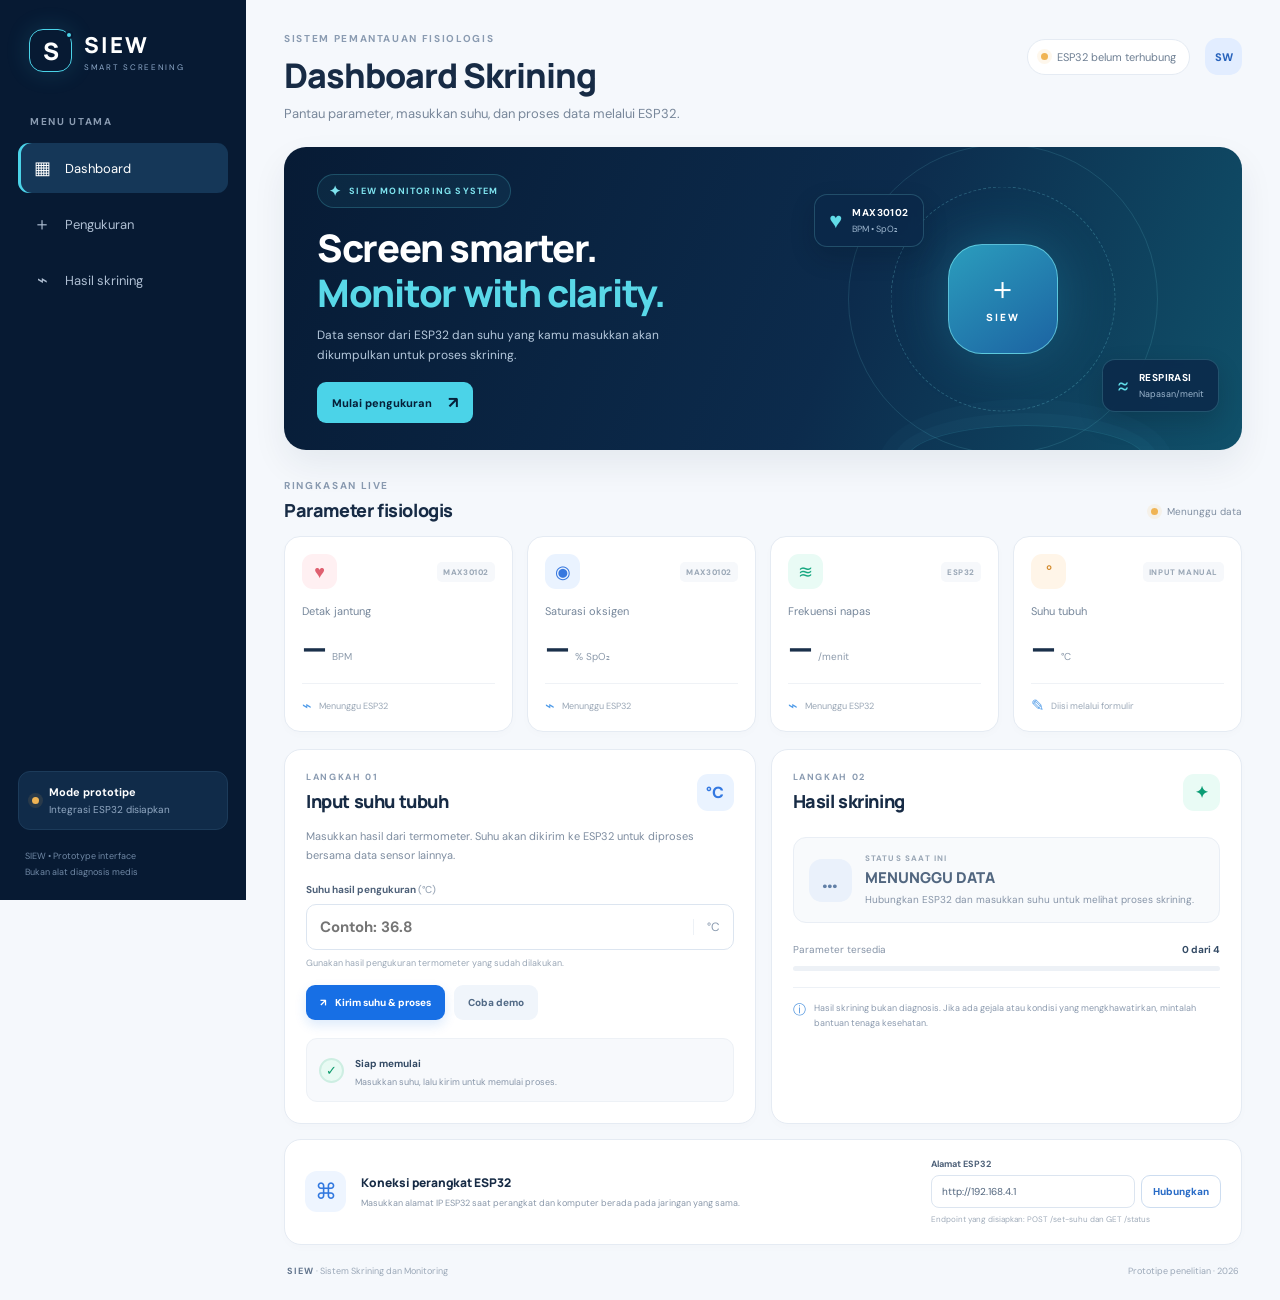
==== index.html @ d0cdb6de "Add files via upload" ====
<!DOCTYPE html>
<html lang="id">
<head>
  <meta charset="UTF-8" />
  <meta name="viewport" content="width=device-width, initial-scale=1.0" />
  <meta name="theme-color" content="#071a33" />
  <title>SIEW | Smart Screening Dashboard</title>
  <link rel="preconnect" href="https://fonts.googleapis.com">
  <link rel="preconnect" href="https://fonts.gstatic.com" crossorigin>
  <link href="https://fonts.googleapis.com/css2?family=DM+Sans:wght@400;500;600;700&family=Manrope:wght@400;500;600;700;800&display=swap" rel="stylesheet">
  <link rel="stylesheet" href="style.css" />
</head>
<body>
  <div class="app-shell">
    <aside class="sidebar">
      <div class="brand">
        <div class="brand-mark"><span>S</span><i></i></div>
        <div><div class="brand-name">SIEW</div><div class="brand-caption">SMART SCREENING</div></div>
      </div>
      <div class="side-label">MENU UTAMA</div>
      <a class="nav-item active" href="#dashboard"><span class="nav-icon">▦</span> Dashboard</a>
      <a class="nav-item" href="#pengukuran"><span class="nav-icon">＋</span> Pengukuran</a>
      <a class="nav-item" href="#hasil"><span class="nav-icon">⌁</span> Hasil skrining</a>
      <div class="sidebar-bottom">
        <div class="side-status"><span class="pulse-dot"></span><div><strong>Mode prototipe</strong><small>Integrasi ESP32 disiapkan</small></div></div>
        <div class="side-footer">SIEW • Prototype interface<br/>Bukan alat diagnosis medis</div>
      </div>
    </aside>

    <main class="main-content" id="dashboard">
      <header class="topbar">
        <div>
          <div class="eyebrow">SISTEM PEMANTAUAN FISIOLOGIS</div>
          <h1>Dashboard Skrining</h1>
          <p class="subheading">Pantau parameter, masukkan suhu, dan proses data melalui ESP32.</p>
        </div>
        <div class="top-actions">
          <div class="connection-pill" id="connectionPill"><span class="connection-dot"></span><span id="connectionText">ESP32 belum terhubung</span></div>
          <div class="avatar">SW</div>
        </div>
      </header>

      <section class="welcome-banner">
        <div class="banner-copy">
          <div class="banner-chip"><span class="sparkle">✦</span> SIEW MONITORING SYSTEM</div>
          <h2>Screen smarter.<br/><span>Monitor with clarity.</span></h2>
          <p>Data sensor dari ESP32 dan suhu yang kamu masukkan akan dikumpulkan untuk proses skrining.</p>
          <a href="#pengukuran" class="banner-button">Mulai pengukuran <span>↗</span></a>
        </div>
        <div class="banner-art" aria-hidden="true">
          <div class="orbit orbit-one"></div><div class="orbit orbit-two"></div>
          <div class="core"><div class="core-cross">＋</div><div class="core-label">SIEW</div></div>
          <div class="float-card float-heart"><span>♥</span><div><b>MAX30102</b><small>BPM • SpO₂</small></div></div>
          <div class="float-card float-lungs"><span>≈</span><div><b>RESPIRASI</b><small>Napasan/menit</small></div></div>
          <div class="art-wave"></div>
        </div>
      </section>

      <div class="section-heading">
        <div><div class="eyebrow">RINGKASAN LIVE</div><h2>Parameter fisiologis</h2></div>
        <div class="live-label"><span class="pulse-dot"></span> <span id="updatedLabel">Menunggu data</span></div>
      </div>

      <section class="metrics-grid">
        <article class="metric-card">
          <div class="metric-top"><div class="metric-icon heart">♥</div><span class="metric-tag">MAX30102</span></div>
          <div class="metric-name">Detak jantung</div>
          <div class="metric-value"><span id="bpmValue">—</span><small>BPM</small></div>
          <div class="metric-bottom"><span class="mini-line">⌁</span><span id="bpmHint">Menunggu ESP32</span></div>
        </article>
        <article class="metric-card">
          <div class="metric-top"><div class="metric-icon oxygen">◉</div><span class="metric-tag">MAX30102</span></div>
          <div class="metric-name">Saturasi oksigen</div>
          <div class="metric-value"><span id="spo2Value">—</span><small>% SpO₂</small></div>
          <div class="metric-bottom"><span class="mini-line">⌁</span><span id="spo2Hint">Menunggu ESP32</span></div>
        </article>
        <article class="metric-card">
          <div class="metric-top"><div class="metric-icon breath">≋</div><span class="metric-tag">ESP32</span></div>
          <div class="metric-name">Frekuensi napas</div>
          <div class="metric-value"><span id="respValue">—</span><small>/menit</small></div>
          <div class="metric-bottom"><span class="mini-line">⌁</span><span id="respHint">Menunggu ESP32</span></div>
        </article>
        <article class="metric-card temperature-card">
          <div class="metric-top"><div class="metric-icon temp">°</div><span class="metric-tag">INPUT MANUAL</span></div>
          <div class="metric-name">Suhu tubuh</div>
          <div class="metric-value"><span id="tempValue">—</span><small>°C</small></div>
          <div class="metric-bottom"><span class="mini-line">✎</span><span id="tempHint">Diisi melalui formulir</span></div>
        </article>
      </section>

      <section class="content-grid">
        <article class="panel input-panel" id="pengukuran">
          <div class="panel-heading"><div><div class="eyebrow">LANGKAH 01</div><h2>Input suhu tubuh</h2></div><div class="panel-symbol">°C</div></div>
          <p class="panel-description">Masukkan hasil dari termometer. Suhu akan dikirim ke ESP32 untuk diproses bersama data sensor lainnya.</p>
          <form id="temperatureForm">
            <label for="temperatureInput">Suhu hasil pengukuran <span>(°C)</span></label>
            <div class="input-wrap"><input id="temperatureInput" type="number" min="25" max="45" step="0.1" placeholder="Contoh: 36.8" required /><span>°C</span></div>
            <div class="helper-text">Gunakan hasil pengukuran termometer yang sudah dilakukan.</div>
            <div class="button-row"><button class="primary-button" id="submitTemp" type="submit"><span>↗</span> Kirim suhu & proses</button><button class="secondary-button" id="demoButton" type="button">Coba demo</button></div>
          </form>
          <div class="process-box" id="processBox" aria-live="polite">
            <div class="process-spinner" id="processSpinner"></div>
            <div><strong id="processTitle">Siap memulai</strong><p id="processMessage">Masukkan suhu, lalu kirim untuk memulai proses.</p></div>
          </div>
        </article>

        <article class="panel result-panel" id="hasil">
          <div class="panel-heading"><div><div class="eyebrow">LANGKAH 02</div><h2>Hasil skrining</h2></div><div class="result-shield">✦</div></div>
          <div class="result-state waiting" id="resultState">
            <div class="result-state-icon" id="resultIcon">…</div>
            <div><div class="result-overline">STATUS SAAT INI</div><h3 id="resultTitle">Menunggu data</h3><p id="resultDescription">Hasil akan muncul setelah data sensor dan suhu tersedia.</p></div>
          </div>
          <div class="result-details">
            <div><span>Parameter tersedia</span><strong id="dataCount">0 dari 4</strong></div>
            <div class="progress-track"><div class="progress-fill" id="progressFill"></div></div>
            <div class="result-note"><span>ⓘ</span><p>Hasil skrining bukan diagnosis. Jika ada gejala atau kondisi yang mengkhawatirkan, mintalah bantuan tenaga kesehatan.</p></div>
          </div>
        </article>
      </section>

      <section class="panel connection-panel">
        <div class="connection-panel-icon">⌘</div>
        <div class="connection-panel-copy"><h2>Koneksi perangkat ESP32</h2><p>Masukkan alamat IP ESP32 saat perangkat dan komputer berada pada jaringan yang sama.</p></div>
        <form id="connectionForm" class="connection-form">
          <label for="espAddress">Alamat ESP32</label>
          <div class="address-row"><input id="espAddress" type="text" value="http://192.168.4.1" spellcheck="false" /><button class="outline-button" type="submit">Hubungkan</button></div>
          <small id="connectionHelp">Endpoint yang disiapkan: POST /set-suhu dan GET /status</small>
        </form>
      </section>

      <footer class="footer"><div><strong>SIEW</strong> · Sistem Skrining dan Monitoring</div><div>Prototipe penelitian · <span id="footerYear"></span></div></footer>
    </main>
  </div>
  <div class="toast" id="toast" role="status"></div>
  <script src="script.js"></script>
</body>
</html>
---- style.css ----
*{box-sizing:border-box} :root{--navy:#071a33;--navy2:#0b2748;--blue:#2778f5;--cyan:#4ad5e8;--ink:#172b45;--muted:#78879a;--line:#e5ebf3;--paper:#f5f8fc;--white:#fff;--green:#13a879;--amber:#d78a20;--red:#d94c59}html{scroll-behavior:smooth}body{margin:0;background:var(--paper);color:var(--ink);font-family:"DM Sans",sans-serif}button,input{font:inherit}.app-shell{display:flex;min-height:100vh}.sidebar{width:246px;flex-shrink:0;background:var(--navy);color:#fff;padding:27px 18px 20px;display:flex;flex-direction:column;position:sticky;top:0;height:100vh}.brand{display:flex;align-items:center;gap:12px;padding:2px 11px 43px}.brand-mark{width:43px;height:43px;border:1.5px solid #4bd3e8;border-radius:14px;display:grid;place-items:center;position:relative;color:#fff;font:800 24px Manrope,sans-serif;box-shadow:0 0 24px #4bd3e826}.brand-mark i{position:absolute;width:8px;height:8px;background:#4bd3e8;border:2px solid var(--navy);border-radius:50%;right:-2px;top:1px}.brand-name{font:800 22px Manrope,sans-serif;letter-spacing:2px}.brand-caption{font-size:8px;letter-spacing:1.7px;color:#8ea9c9;margin-top:2px}.side-label,.eyebrow{font-size:10px;letter-spacing:1.65px;font-weight:700;color:#8a9bb1}.side-label{padding:0 12px 12px}.nav-item{display:flex;align-items:center;gap:13px;padding:13px 14px;border-radius:11px;color:#aebed2;text-decoration:none;font-size:13px;margin:3px 0;transition:.2s}.nav-item:hover,.nav-item.active{background:#153758;color:#fff}.nav-item.active{box-shadow:inset 3px 0 #4bd3e8}.nav-icon{width:20px;text-align:center;font-size:18px}.sidebar-bottom{margin-top:auto}.side-status{display:flex;gap:10px;align-items:center;background:#102b49;border:1px solid #1c3b5a;padding:13px;border-radius:12px}.side-status strong,.side-status small{display:block}.side-status strong{font-size:11px}.side-status small{font-size:10px;color:#92a9c3;margin-top:4px}.pulse-dot,.connection-dot{width:7px;height:7px;border-radius:50%;display:inline-block;background:#f0b454;box-shadow:0 0 0 4px #f0b4541c;flex-shrink:0}.side-footer{font-size:9px;line-height:1.8;color:#7088a5;padding:18px 7px 0}.main-content{width:calc(100% - 246px);max-width:1600px;margin:0 auto;padding:32px 38px 20px}.topbar{display:flex;align-items:flex-start;justify-content:space-between;gap:18px;margin-bottom:25px}.topbar h1{font:800 clamp(25px,3vw,34px) Manrope,sans-serif;letter-spacing:-1px;margin:7px 0 7px}.subheading{margin:0;color:var(--muted);font-size:13px}.top-actions{display:flex;align-items:center;gap:15px;padding-top:6px}.connection-pill{display:flex;align-items:center;gap:9px;background:#fff;border:1px solid var(--line);padding:10px 13px;border-radius:100px;color:#6e7f93;font-size:11px;white-space:nowrap}.connection-pill.connected .connection-dot{background:var(--green);box-shadow:0 0 0 4px #13a8791c}.avatar{width:37px;height:37px;border-radius:13px;background:#e2edff;color:#2863bc;display:grid;place-items:center;font-weight:800;font-size:11px}.welcome-banner{min-height:250px;position:relative;overflow:hidden;border-radius:22px;background:linear-gradient(112deg,#071b35 0%,#0c2b4c 58%,#10516a 100%);color:#fff;padding:27px 33px;display:flex;align-items:center;justify-content:space-between;box-shadow:0 15px 35px #102b4912}.banner-copy{position:relative;z-index:2;max-width:490px}.banner-chip{display:inline-flex;align-items:center;gap:7px;border:1px solid #5ad9e638;background:#5ad9e610;color:#7fe4ef;border-radius:100px;padding:7px 11px;font-size:9px;font-weight:700;letter-spacing:1.2px}.sparkle{font-size:14px}.banner-copy h2{font:800 clamp(26px,3vw,38px)/1.18 Manrope,sans-serif;letter-spacing:-1.3px;margin:17px 0 10px}.banner-copy h2 span{color:#59d8e8}.banner-copy p{font-size:12px;line-height:1.7;color:#b5c8dc;max-width:400px;margin:0 0 17px}.banner-button{display:inline-flex;gap:16px;align-items:center;background:#4bd3e8;color:#062039;padding:10px 15px;border-radius:9px;text-decoration:none;font-size:11px;font-weight:800}.banner-button span{font-size:16px}.banner-art{position:absolute;right:0;top:0;width:48%;height:100%;overflow:hidden}.orbit{position:absolute;border:1px solid #7be3ef22;border-radius:50%;left:48%;top:50%;transform:translate(-50%,-50%)}.orbit-one{width:310px;height:310px}.orbit-two{width:225px;height:225px;border-style:dashed;border-color:#7be3ef40}.core{position:absolute;left:48%;top:50%;transform:translate(-50%,-50%);width:110px;height:110px;border-radius:34px;background:linear-gradient(145deg,#2b9dbd,#1c63a2);border:1px solid #79e6f2a6;box-shadow:0 0 55px #31c8e83c;display:flex;align-items:center;justify-content:center;flex-direction:column}.core-cross{font-size:31px;font-weight:300;line-height:1}.core-label{font:800 10px Manrope;letter-spacing:2px;margin-top:6px}.float-card{position:absolute;z-index:2;display:flex;align-items:center;gap:10px;padding:11px 14px;background:#0b2949d9;border:1px solid #7ddfeb35;border-radius:13px;box-shadow:0 10px 25px #00101d30;backdrop-filter:blur(8px)}.float-card>span{font-size:22px;color:#61dce8}.float-card b,.float-card small{display:block}.float-card b{font-size:10px;letter-spacing:.4px}.float-card small{font-size:9px;color:#9db6ce;margin-top:4px}.float-heart{top:47px;left:7%}.float-lungs{bottom:38px;right:5%}.art-wave{position:absolute;width:240px;height:70px;bottom:-45px;left:27%;border:1px solid #59d8e826;border-radius:50%;box-shadow:0 0 0 12px #59d8e808,0 0 0 26px #59d8e806}.section-heading{display:flex;align-items:end;justify-content:space-between;margin:29px 0 14px}.section-heading h2,.panel-heading h2{font:800 18px Manrope,sans-serif;margin:6px 0 0;letter-spacing:-.4px}.live-label{font-size:10px;color:#7e8da0;display:flex;gap:9px;align-items:center;padding-bottom:4px}.live-label .pulse-dot{background:#f0b454}.metrics-grid{display:grid;grid-template-columns:repeat(4,minmax(0,1fr));gap:14px}.metric-card{background:#fff;border:1px solid var(--line);border-radius:16px;padding:17px 17px 15px;min-width:0;box-shadow:0 3px 10px #17365804}.metric-top{display:flex;align-items:center;justify-content:space-between;margin-bottom:15px}.metric-icon{width:35px;height:35px;border-radius:11px;display:grid;place-items:center;font-size:18px}.metric-icon.heart{background:#fff0f2;color:#df6070}.metric-icon.oxygen{background:#eaf3ff;color:#3778df}.metric-icon.breath{background:#e9fbf5;color:#16a780}.metric-icon.temp{background:#fff5e8;color:#d38a2c}.metric-tag{font-size:8px;letter-spacing:.6px;font-weight:800;color:#9aa7b6;background:#f6f8fb;border-radius:5px;padding:5px 6px}.metric-name{font-size:11px;color:#75869a;margin-bottom:8px}.metric-value{display:flex;align-items:baseline;gap:6px;white-space:nowrap}.metric-value span{font:800 clamp(25px,2.7vw,32px) Manrope,sans-serif;letter-spacing:-1px;color:#1a304a}.metric-value small{font-size:10px;color:#8c9aab}.metric-bottom{display:flex;align-items:center;gap:7px;border-top:1px solid #eff2f6;margin-top:13px;padding-top:11px;font-size:9px;color:#9aa7b6}.mini-line{color:#4f9be8;font-size:16px}.content-grid{display:grid;grid-template-columns:1fr 1fr;gap:15px;margin-top:17px}.panel{background:#fff;border:1px solid var(--line);border-radius:17px;padding:21px;box-shadow:0 3px 10px #17365804;min-width:0}.panel-heading{display:flex;align-items:center;justify-content:space-between;gap:10px}.panel-heading .eyebrow{font-size:9px}.panel-symbol,.result-shield{width:37px;height:37px;border-radius:11px;background:#eaf3ff;color:#3378e1;display:grid;place-items:center;font-weight:800}.panel-description{font-size:11px;line-height:1.7;color:#7e8da0;margin:14px 0 18px;max-width:440px}.input-panel label,.connection-form label{display:block;font-size:10px;font-weight:700;color:#4d6078;margin-bottom:8px}.input-panel label span{font-weight:500;color:#9ba8b8}.input-wrap{display:flex;align-items:center;border:1px solid #dce5f0;border-radius:10px;overflow:hidden;transition:.2s}.input-wrap:focus-within{border-color:#3987f6;box-shadow:0 0 0 3px #3987f615}.input-wrap input{width:100%;min-width:0;border:0;outline:0;padding:12px 13px;color:#172b45;font-weight:700;font-size:15px;background:transparent}.input-wrap>span{padding:0 13px;color:#8b9bb0;font-size:12px;border-left:1px solid #edf1f6}.helper-text{font-size:9px;color:#9aa7b6;margin-top:7px}.button-row{display:flex;gap:9px;margin-top:16px}.primary-button,.secondary-button,.outline-button{border:0;border-radius:9px;padding:11px 14px;font-size:10px;font-weight:800;cursor:pointer;transition:.2s}.primary-button{background:#176fe5;color:#fff;box-shadow:0 5px 12px #176fe526}.primary-button:hover{background:#0e5fc9;transform:translateY(-1px)}.primary-button span{margin-right:6px}.secondary-button{background:#f0f5fb;color:#526a86}.secondary-button:hover{background:#e5edf7}.process-box{display:flex;align-items:center;gap:11px;margin-top:18px;background:#f7f9fc;border:1px solid #edf1f6;border-radius:11px;padding:12px}.process-spinner{width:25px;height:25px;border-radius:50%;border:2px solid #d9e6f7;border-top-color:#2979ed;flex-shrink:0}.process-spinner.loading{animation:spin .8s linear infinite}.process-spinner:not(.loading){border-color:#cdeee2;background:#e8faf3;position:relative}.process-spinner:not(.loading):after{content:"✓";position:absolute;inset:0;display:grid;place-items:center;color:#0b9a6b;font-size:13px}.process-box strong{font-size:10px;color:#334a64}.process-box p{font-size:9px;color:#8795a8;margin:4px 0 0;line-height:1.5}.result-shield{background:#e9fbf5;color:#0b9d75}.result-state{display:flex;align-items:center;gap:13px;margin:24px 0 20px;padding:15px;border:1px solid #e9eef5;background:#f8fafc;border-radius:13px}.result-state-icon{width:43px;height:43px;border-radius:13px;background:#eaf1fb;color:#6280a7;display:grid;place-items:center;font-size:23px;font-weight:700;flex-shrink:0}.result-overline{font-size:8px;letter-spacing:1.2px;font-weight:800;color:#9aa7b6}.result-state h3{font:800 15px Manrope,sans-serif;margin:4px 0;color:#526780}.result-state p{font-size:10px;color:#8795a8;line-height:1.5;margin:0}.result-state.safe{background:#effbf6;border-color:#d7f4e7}.result-state.safe .result-state-icon{background:#d9f7e9;color:#09976b}.result-state.safe h3{color:#0c8e66}.result-state.warning{background:#fff8ed;border-color:#fae9c9}.result-state.warning .result-state-icon{background:#ffedcc;color:#bc7819}.result-state.warning h3{color:#a96a10}.result-state.error{background:#fff2f3;border-color:#f7dadd}.result-state.error .result-state-icon{background:#ffe0e3;color:#c83d4c}.result-state.error h3{color:#b72e3c}.result-details>div:first-child{display:flex;justify-content:space-between;align-items:center;font-size:10px;color:#8795a8}.result-details strong{font-size:10px;color:#344b65}.progress-track{height:5px;border-radius:100px;background:#edf1f6;overflow:hidden;margin-top:10px}.progress-fill{height:100%;width:0;background:linear-gradient(90deg,#2677ed,#4bd3e8);border-radius:100px;transition:width .3s}.result-note{display:flex;gap:8px;margin-top:16px;padding-top:13px;border-top:1px solid #edf1f6;color:#8b9aae}.result-note span{font-size:13px;color:#4a91dd}.result-note p{font-size:9px;line-height:1.6;margin:0}.connection-panel{display:flex;align-items:center;gap:15px;margin-top:15px;padding:18px 20px}.connection-panel-icon{width:41px;height:41px;display:grid;place-items:center;border-radius:12px;background:#eef5ff;color:#3278df;font-size:22px;flex-shrink:0}.connection-panel-copy{flex:1;min-width:180px}.connection-panel-copy h2{font:800 12px Manrope;margin:0 0 5px}.connection-panel-copy p{font-size:9px;line-height:1.6;color:#8a98aa;margin:0}.connection-form{width:290px;max-width:100%}.connection-form label{font-size:9px;margin-bottom:5px}.address-row{display:flex;gap:6px}.address-row input{width:100%;min-width:0;border:1px solid #dce5f0;border-radius:8px;padding:9px 10px;font-size:10px;outline:0;color:#50647c}.address-row input:focus{border-color:#3987f6}.outline-button{background:#fff;border:1px solid #cdddf0;color:#286bc6;padding:9px 11px;white-space:nowrap}.outline-button:hover{background:#eff6ff}.connection-form small{display:block;font-size:8px;color:#a0acba;margin-top:6px;line-height:1.4}.footer{display:flex;justify-content:space-between;gap:15px;padding:20px 3px 3px;color:#9ba8b8;font-size:9px}.footer strong{color:#61748c;letter-spacing:1px}.toast{position:fixed;right:22px;bottom:22px;max-width:min(360px,calc(100vw - 40px));padding:13px 16px;border-radius:11px;background:#102b49;color:#fff;font-size:11px;box-shadow:0 10px 30px #071a3333;opacity:0;transform:translateY(12px);pointer-events:none;transition:.25s;z-index:20}.toast.show{opacity:1;transform:translateY(0)}@keyframes spin{to{transform:rotate(360deg)}}@media(max-width:1150px){.sidebar{width:210px}.main-content{width:calc(100% - 210px);padding:28px 24px}.metrics-grid{grid-template-columns:repeat(2,minmax(0,1fr))}.banner-art{width:43%}.float-heart{left:0}.content-grid{grid-template-columns:1fr}.connection-panel{flex-wrap:wrap}.connection-form{width:100%;margin-left:56px}}@media(max-width:760px){.sidebar{width:66px;padding:22px 9px}.brand{padding:0 3px 36px;justify-content:center}.brand-mark{width:42px;height:42px}.brand>div:last-child,.side-label,.nav-item:not(.active),.nav-item.active{font-size:0}.nav-item{justify-content:center;padding:13px 0}.nav-icon{font-size:19px}.nav-item.active{font-size:0}.side-status{justify-content:center;padding:12px 0}.side-status>div,.side-footer{display:none}.main-content{width:calc(100% - 66px);padding:23px 15px}.topbar{display:block}.top-actions{margin-top:16px;justify-content:space-between}.welcome-banner{padding:24px 22px;min-height:280px}.banner-copy{max-width:100%}.banner-copy h2{font-size:29px}.banner-copy p{max-width:330px}.banner-art{opacity:.22;width:100%;pointer-events:none}.metrics-grid{gap:10px}.metric-card{padding:13px}.metric-value span{font-size:27px}.metric-tag{font-size:7px}.section-heading h2{font-size:16px}.panel{padding:17px}.connection-panel{align-items:flex-start}.connection-panel-copy{min-width:0}.connection-form{margin-left:0}.footer{flex-direction:column}.connection-pill{font-size:10px}.avatar{flex-shrink:0}}@media(max-width:390px){.metrics-grid{grid-template-columns:1fr}.metric-card{padding:15px}.topbar h1{font-size:26px}.button-row{flex-wrap:wrap}.primary-button,.secondary-button{flex:1}.connection-pill{max-width:calc(100% - 52px)}}
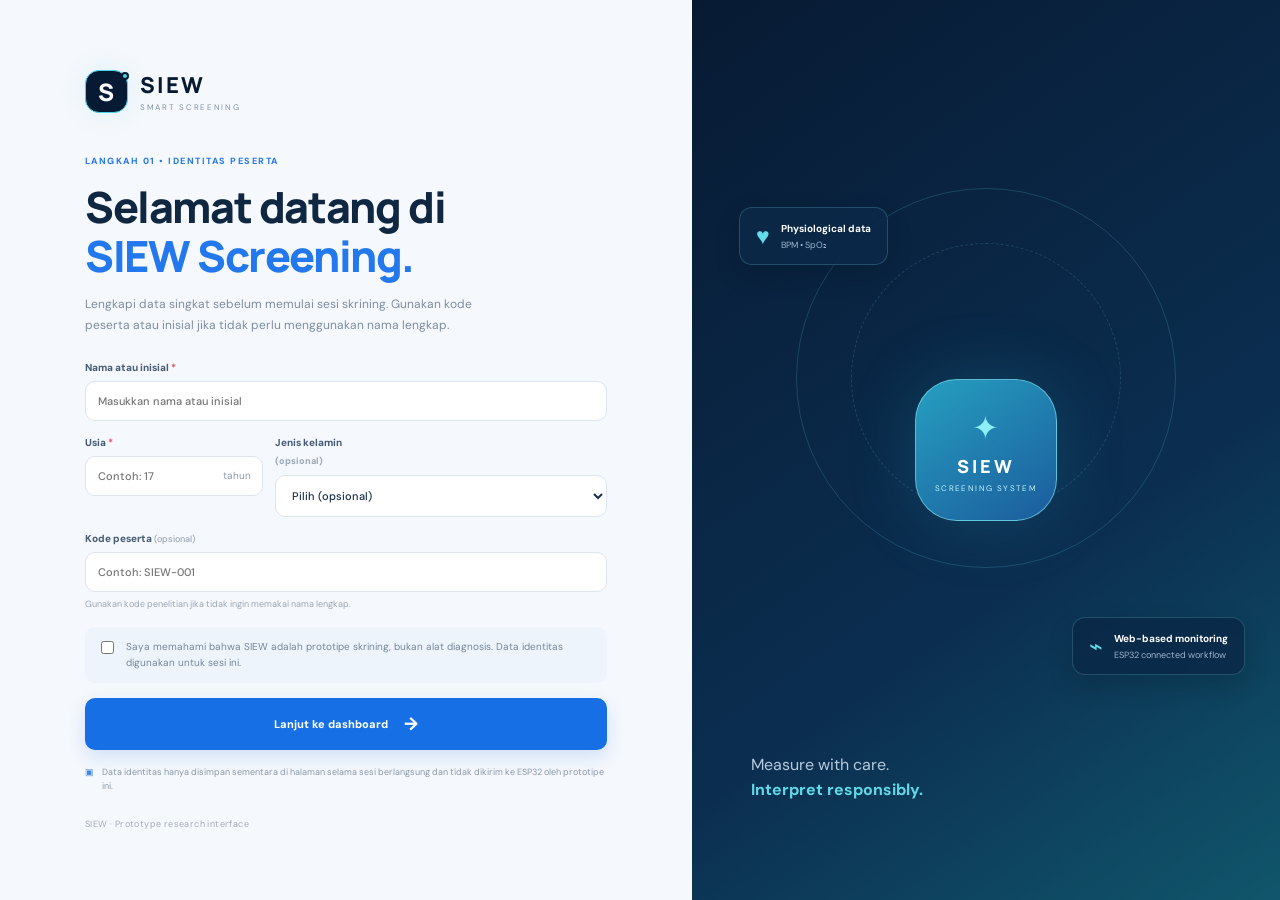
==== commit 402d1039: "Add files via upload" ====
--- a/index.html
+++ b/index.html
@@ -11,7 +11,60 @@
   <link rel="stylesheet" href="style.css" />
 </head>
 <body>
-  <div class="app-shell">
+
+  <section class="registration-screen" id="registrationScreen">
+    <div class="registration-card">
+      <div class="registration-brand">
+        <div class="brand-mark"><span>S</span><i></i></div>
+        <div><div class="brand-name">SIEW</div><div class="brand-caption">SMART SCREENING</div></div>
+      </div>
+      <div class="registration-step">LANGKAH 01 • IDENTITAS PESERTA</div>
+      <h1>Selamat datang di<br/><span>SIEW Screening.</span></h1>
+      <p class="registration-intro">Lengkapi data singkat sebelum memulai sesi skrining. Gunakan kode peserta atau inisial jika tidak perlu menggunakan nama lengkap.</p>
+      <form id="identityForm" class="identity-form">
+        <div class="form-field">
+          <label for="participantName">Nama atau inisial <span>*</span></label>
+          <input id="participantName" type="text" maxlength="80" placeholder="Masukkan nama atau inisial" autocomplete="name" required />
+        </div>
+        <div class="form-row">
+          <div class="form-field">
+            <label for="participantAge">Usia <span>*</span></label>
+            <div class="field-with-suffix"><input id="participantAge" type="number" min="1" max="120" step="1" placeholder="Contoh: 17" required /><span>tahun</span></div>
+          </div>
+          <div class="form-field">
+            <label for="participantSex">Jenis kelamin <small>(opsional)</small></label>
+            <select id="participantSex">
+              <option value="">Pilih (opsional)</option>
+              <option value="Perempuan">Perempuan</option>
+              <option value="Laki-laki">Laki-laki</option>
+              <option value="Tidak ingin menyebutkan">Tidak ingin menyebutkan</option>
+            </select>
+          </div>
+        </div>
+        <div class="form-field">
+          <label for="participantCode">Kode peserta <span class="optional-label">(opsional)</span></label>
+          <input id="participantCode" type="text" maxlength="40" placeholder="Contoh: SIEW-001" />
+          <small>Gunakan kode penelitian jika tidak ingin memakai nama lengkap.</small>
+        </div>
+        <label class="consent-row" for="dataConsent">
+          <input id="dataConsent" type="checkbox" required />
+          <span>Saya memahami bahwa SIEW adalah prototipe skrining, bukan alat diagnosis. Data identitas digunakan untuk sesi ini.</span>
+        </label>
+        <button class="registration-submit" type="submit">Lanjut ke dashboard <span>→</span></button>
+        <div class="privacy-note"><span>▣</span> Data identitas hanya disimpan sementara di halaman selama sesi berlangsung dan tidak dikirim ke ESP32 oleh prototipe ini.</div>
+      </form>
+      <div class="registration-footer">SIEW · Prototype research interface</div>
+    </div>
+    <div class="registration-side">
+      <div class="side-orbit side-orbit-one"></div><div class="side-orbit side-orbit-two"></div>
+      <div class="registration-visual-core"><span>✦</span><b>SIEW</b><small>SCREENING SYSTEM</small></div>
+      <div class="registration-floating float-top"><span>♥</span><div><b>Physiological data</b><small>BPM • SpO₂</small></div></div>
+      <div class="registration-floating float-bottom"><span>⌁</span><div><b>Web-based monitoring</b><small>ESP32 connected workflow</small></div></div>
+      <p class="registration-side-caption">Measure with care.<br/><strong>Interpret responsibly.</strong></p>
+    </div>
+  </section>
+
+  <div class="app-shell" id="dashboardApp" hidden>
     <aside class="sidebar">
       <div class="brand">
         <div class="brand-mark"><span>S</span><i></i></div>
@@ -35,6 +88,8 @@
           <p class="subheading">Pantau parameter, masukkan suhu, dan proses data melalui ESP32.</p>
         </div>
         <div class="top-actions">
+          <div class="participant-chip" id="participantChip">Peserta: —</div>
+          <button class="change-participant" id="changeParticipant" type="button" title="Kembali ke data diri">Ganti peserta</button>
           <div class="connection-pill" id="connectionPill"><span class="connection-dot"></span><span id="connectionText">ESP32 belum terhubung</span></div>
           <div class="avatar">SW</div>
         </div>
--- a/style.css
+++ b/style.css
@@ -1 +1,36 @@
-*{box-sizing:border-box} :root{--navy:#071a33;--navy2:#0b2748;--blue:#2778f5;--cyan:#4ad5e8;--ink:#172b45;--muted:#78879a;--line:#e5ebf3;--paper:#f5f8fc;--white:#fff;--green:#13a879;--amber:#d78a20;--red:#d94c59}html{scroll-behavior:smooth}body{margin:0;background:var(--paper);color:var(--ink);font-family:"DM Sans",sans-serif}button,input{font:inherit}.app-shell{display:flex;min-height:100vh}.sidebar{width:246px;flex-shrink:0;background:var(--navy);color:#fff;padding:27px 18px 20px;display:flex;flex-direction:column;position:sticky;top:0;height:100vh}.brand{display:flex;align-items:center;gap:12px;padding:2px 11px 43px}.brand-mark{width:43px;height:43px;border:1.5px solid #4bd3e8;border-radius:14px;display:grid;place-items:center;position:relative;color:#fff;font:800 24px Manrope,sans-serif;box-shadow:0 0 24px #4bd3e826}.brand-mark i{position:absolute;width:8px;height:8px;background:#4bd3e8;border:2px solid var(--navy);border-radius:50%;right:-2px;top:1px}.brand-name{font:800 22px Manrope,sans-serif;letter-spacing:2px}.brand-caption{font-size:8px;letter-spacing:1.7px;color:#8ea9c9;margin-top:2px}.side-label,.eyebrow{font-size:10px;letter-spacing:1.65px;font-weight:700;color:#8a9bb1}.side-label{padding:0 12px 12px}.nav-item{display:flex;align-items:center;gap:13px;padding:13px 14px;border-radius:11px;color:#aebed2;text-decoration:none;font-size:13px;margin:3px 0;transition:.2s}.nav-item:hover,.nav-item.active{background:#153758;color:#fff}.nav-item.active{box-shadow:inset 3px 0 #4bd3e8}.nav-icon{width:20px;text-align:center;font-size:18px}.sidebar-bottom{margin-top:auto}.side-status{display:flex;gap:10px;align-items:center;background:#102b49;border:1px solid #1c3b5a;padding:13px;border-radius:12px}.side-status strong,.side-status small{display:block}.side-status strong{font-size:11px}.side-status small{font-size:10px;color:#92a9c3;margin-top:4px}.pulse-dot,.connection-dot{width:7px;height:7px;border-radius:50%;display:inline-block;background:#f0b454;box-shadow:0 0 0 4px #f0b4541c;flex-shrink:0}.side-footer{font-size:9px;line-height:1.8;color:#7088a5;padding:18px 7px 0}.main-content{width:calc(100% - 246px);max-width:1600px;margin:0 auto;padding:32px 38px 20px}.topbar{display:flex;align-items:flex-start;justify-content:space-between;gap:18px;margin-bottom:25px}.topbar h1{font:800 clamp(25px,3vw,34px) Manrope,sans-serif;letter-spacing:-1px;margin:7px 0 7px}.subheading{margin:0;color:var(--muted);font-size:13px}.top-actions{display:flex;align-items:center;gap:15px;padding-top:6px}.connection-pill{display:flex;align-items:center;gap:9px;background:#fff;border:1px solid var(--line);padding:10px 13px;border-radius:100px;color:#6e7f93;font-size:11px;white-space:nowrap}.connection-pill.connected .connection-dot{background:var(--green);box-shadow:0 0 0 4px #13a8791c}.avatar{width:37px;height:37px;border-radius:13px;background:#e2edff;color:#2863bc;display:grid;place-items:center;font-weight:800;font-size:11px}.welcome-banner{min-height:250px;position:relative;overflow:hidden;border-radius:22px;background:linear-gradient(112deg,#071b35 0%,#0c2b4c 58%,#10516a 100%);color:#fff;padding:27px 33px;display:flex;align-items:center;justify-content:space-between;box-shadow:0 15px 35px #102b4912}.banner-copy{position:relative;z-index:2;max-width:490px}.banner-chip{display:inline-flex;align-items:center;gap:7px;border:1px solid #5ad9e638;background:#5ad9e610;color:#7fe4ef;border-radius:100px;padding:7px 11px;font-size:9px;font-weight:700;letter-spacing:1.2px}.sparkle{font-size:14px}.banner-copy h2{font:800 clamp(26px,3vw,38px)/1.18 Manrope,sans-serif;letter-spacing:-1.3px;margin:17px 0 10px}.banner-copy h2 span{color:#59d8e8}.banner-copy p{font-size:12px;line-height:1.7;color:#b5c8dc;max-width:400px;margin:0 0 17px}.banner-button{display:inline-flex;gap:16px;align-items:center;background:#4bd3e8;color:#062039;padding:10px 15px;border-radius:9px;text-decoration:none;font-size:11px;font-weight:800}.banner-button span{font-size:16px}.banner-art{position:absolute;right:0;top:0;width:48%;height:100%;overflow:hidden}.orbit{position:absolute;border:1px solid #7be3ef22;border-radius:50%;left:48%;top:50%;transform:translate(-50%,-50%)}.orbit-one{width:310px;height:310px}.orbit-two{width:225px;height:225px;border-style:dashed;border-color:#7be3ef40}.core{position:absolute;left:48%;top:50%;transform:translate(-50%,-50%);width:110px;height:110px;border-radius:34px;background:linear-gradient(145deg,#2b9dbd,#1c63a2);border:1px solid #79e6f2a6;box-shadow:0 0 55px #31c8e83c;display:flex;align-items:center;justify-content:center;flex-direction:column}.core-cross{font-size:31px;font-weight:300;line-height:1}.core-label{font:800 10px Manrope;letter-spacing:2px;margin-top:6px}.float-card{position:absolute;z-index:2;display:flex;align-items:center;gap:10px;padding:11px 14px;background:#0b2949d9;border:1px solid #7ddfeb35;border-radius:13px;box-shadow:0 10px 25px #00101d30;backdrop-filter:blur(8px)}.float-card>span{font-size:22px;color:#61dce8}.float-card b,.float-card small{display:block}.float-card b{font-size:10px;letter-spacing:.4px}.float-card small{font-size:9px;color:#9db6ce;margin-top:4px}.float-heart{top:47px;left:7%}.float-lungs{bottom:38px;right:5%}.art-wave{position:absolute;width:240px;height:70px;bottom:-45px;left:27%;border:1px solid #59d8e826;border-radius:50%;box-shadow:0 0 0 12px #59d8e808,0 0 0 26px #59d8e806}.section-heading{display:flex;align-items:end;justify-content:space-between;margin:29px 0 14px}.section-heading h2,.panel-heading h2{font:800 18px Manrope,sans-serif;margin:6px 0 0;letter-spacing:-.4px}.live-label{font-size:10px;color:#7e8da0;display:flex;gap:9px;align-items:center;padding-bottom:4px}.live-label .pulse-dot{background:#f0b454}.metrics-grid{display:grid;grid-template-columns:repeat(4,minmax(0,1fr));gap:14px}.metric-card{background:#fff;border:1px solid var(--line);border-radius:16px;padding:17px 17px 15px;min-width:0;box-shadow:0 3px 10px #17365804}.metric-top{display:flex;align-items:center;justify-content:space-between;margin-bottom:15px}.metric-icon{width:35px;height:35px;border-radius:11px;display:grid;place-items:center;font-size:18px}.metric-icon.heart{background:#fff0f2;color:#df6070}.metric-icon.oxygen{background:#eaf3ff;color:#3778df}.metric-icon.breath{background:#e9fbf5;color:#16a780}.metric-icon.temp{background:#fff5e8;color:#d38a2c}.metric-tag{font-size:8px;letter-spacing:.6px;font-weight:800;color:#9aa7b6;background:#f6f8fb;border-radius:5px;padding:5px 6px}.metric-name{font-size:11px;color:#75869a;margin-bottom:8px}.metric-value{display:flex;align-items:baseline;gap:6px;white-space:nowrap}.metric-value span{font:800 clamp(25px,2.7vw,32px) Manrope,sans-serif;letter-spacing:-1px;color:#1a304a}.metric-value small{font-size:10px;color:#8c9aab}.metric-bottom{display:flex;align-items:center;gap:7px;border-top:1px solid #eff2f6;margin-top:13px;padding-top:11px;font-size:9px;color:#9aa7b6}.mini-line{color:#4f9be8;font-size:16px}.content-grid{display:grid;grid-template-columns:1fr 1fr;gap:15px;margin-top:17px}.panel{background:#fff;border:1px solid var(--line);border-radius:17px;padding:21px;box-shadow:0 3px 10px #17365804;min-width:0}.panel-heading{display:flex;align-items:center;justify-content:space-between;gap:10px}.panel-heading .eyebrow{font-size:9px}.panel-symbol,.result-shield{width:37px;height:37px;border-radius:11px;background:#eaf3ff;color:#3378e1;display:grid;place-items:center;font-weight:800}.panel-description{font-size:11px;line-height:1.7;color:#7e8da0;margin:14px 0 18px;max-width:440px}.input-panel label,.connection-form label{display:block;font-size:10px;font-weight:700;color:#4d6078;margin-bottom:8px}.input-panel label span{font-weight:500;color:#9ba8b8}.input-wrap{display:flex;align-items:center;border:1px solid #dce5f0;border-radius:10px;overflow:hidden;transition:.2s}.input-wrap:focus-within{border-color:#3987f6;box-shadow:0 0 0 3px #3987f615}.input-wrap input{width:100%;min-width:0;border:0;outline:0;padding:12px 13px;color:#172b45;font-weight:700;font-size:15px;background:transparent}.input-wrap>span{padding:0 13px;color:#8b9bb0;font-size:12px;border-left:1px solid #edf1f6}.helper-text{font-size:9px;color:#9aa7b6;margin-top:7px}.button-row{display:flex;gap:9px;margin-top:16px}.primary-button,.secondary-button,.outline-button{border:0;border-radius:9px;padding:11px 14px;font-size:10px;font-weight:800;cursor:pointer;transition:.2s}.primary-button{background:#176fe5;color:#fff;box-shadow:0 5px 12px #176fe526}.primary-button:hover{background:#0e5fc9;transform:translateY(-1px)}.primary-button span{margin-right:6px}.secondary-button{background:#f0f5fb;color:#526a86}.secondary-button:hover{background:#e5edf7}.process-box{display:flex;align-items:center;gap:11px;margin-top:18px;background:#f7f9fc;border:1px solid #edf1f6;border-radius:11px;padding:12px}.process-spinner{width:25px;height:25px;border-radius:50%;border:2px solid #d9e6f7;border-top-color:#2979ed;flex-shrink:0}.process-spinner.loading{animation:spin .8s linear infinite}.process-spinner:not(.loading){border-color:#cdeee2;background:#e8faf3;position:relative}.process-spinner:not(.loading):after{content:"✓";position:absolute;inset:0;display:grid;place-items:center;color:#0b9a6b;font-size:13px}.process-box strong{font-size:10px;color:#334a64}.process-box p{font-size:9px;color:#8795a8;margin:4px 0 0;line-height:1.5}.result-shield{background:#e9fbf5;color:#0b9d75}.result-state{display:flex;align-items:center;gap:13px;margin:24px 0 20px;padding:15px;border:1px solid #e9eef5;background:#f8fafc;border-radius:13px}.result-state-icon{width:43px;height:43px;border-radius:13px;background:#eaf1fb;color:#6280a7;display:grid;place-items:center;font-size:23px;font-weight:700;flex-shrink:0}.result-overline{font-size:8px;letter-spacing:1.2px;font-weight:800;color:#9aa7b6}.result-state h3{font:800 15px Manrope,sans-serif;margin:4px 0;color:#526780}.result-state p{font-size:10px;color:#8795a8;line-height:1.5;margin:0}.result-state.safe{background:#effbf6;border-color:#d7f4e7}.result-state.safe .result-state-icon{background:#d9f7e9;color:#09976b}.result-state.safe h3{color:#0c8e66}.result-state.warning{background:#fff8ed;border-color:#fae9c9}.result-state.warning .result-state-icon{background:#ffedcc;color:#bc7819}.result-state.warning h3{color:#a96a10}.result-state.error{background:#fff2f3;border-color:#f7dadd}.result-state.error .result-state-icon{background:#ffe0e3;color:#c83d4c}.result-state.error h3{color:#b72e3c}.result-details>div:first-child{display:flex;justify-content:space-between;align-items:center;font-size:10px;color:#8795a8}.result-details strong{font-size:10px;color:#344b65}.progress-track{height:5px;border-radius:100px;background:#edf1f6;overflow:hidden;margin-top:10px}.progress-fill{height:100%;width:0;background:linear-gradient(90deg,#2677ed,#4bd3e8);border-radius:100px;transition:width .3s}.result-note{display:flex;gap:8px;margin-top:16px;padding-top:13px;border-top:1px solid #edf1f6;color:#8b9aae}.result-note span{font-size:13px;color:#4a91dd}.result-note p{font-size:9px;line-height:1.6;margin:0}.connection-panel{display:flex;align-items:center;gap:15px;margin-top:15px;padding:18px 20px}.connection-panel-icon{width:41px;height:41px;display:grid;place-items:center;border-radius:12px;background:#eef5ff;color:#3278df;font-size:22px;flex-shrink:0}.connection-panel-copy{flex:1;min-width:180px}.connection-panel-copy h2{font:800 12px Manrope;margin:0 0 5px}.connection-panel-copy p{font-size:9px;line-height:1.6;color:#8a98aa;margin:0}.connection-form{width:290px;max-width:100%}.connection-form label{font-size:9px;margin-bottom:5px}.address-row{display:flex;gap:6px}.address-row input{width:100%;min-width:0;border:1px solid #dce5f0;border-radius:8px;padding:9px 10px;font-size:10px;outline:0;color:#50647c}.address-row input:focus{border-color:#3987f6}.outline-button{background:#fff;border:1px solid #cdddf0;color:#286bc6;padding:9px 11px;white-space:nowrap}.outline-button:hover{background:#eff6ff}.connection-form small{display:block;font-size:8px;color:#a0acba;margin-top:6px;line-height:1.4}.footer{display:flex;justify-content:space-between;gap:15px;padding:20px 3px 3px;color:#9ba8b8;font-size:9px}.footer strong{color:#61748c;letter-spacing:1px}.toast{position:fixed;right:22px;bottom:22px;max-width:min(360px,calc(100vw - 40px));padding:13px 16px;border-radius:11px;background:#102b49;color:#fff;font-size:11px;box-shadow:0 10px 30px #071a3333;opacity:0;transform:translateY(12px);pointer-events:none;transition:.25s;z-index:20}.toast.show{opacity:1;transform:translateY(0)}@keyframes spin{to{transform:rotate(360deg)}}@media(max-width:1150px){.sidebar{width:210px}.main-content{width:calc(100% - 210px);padding:28px 24px}.metrics-grid{grid-template-columns:repeat(2,minmax(0,1fr))}.banner-art{width:43%}.float-heart{left:0}.content-grid{grid-template-columns:1fr}.connection-panel{flex-wrap:wrap}.connection-form{width:100%;margin-left:56px}}@media(max-width:760px){.sidebar{width:66px;padding:22px 9px}.brand{padding:0 3px 36px;justify-content:center}.brand-mark{width:42px;height:42px}.brand>div:last-child,.side-label,.nav-item:not(.active),.nav-item.active{font-size:0}.nav-item{justify-content:center;padding:13px 0}.nav-icon{font-size:19px}.nav-item.active{font-size:0}.side-status{justify-content:center;padding:12px 0}.side-status>div,.side-footer{display:none}.main-content{width:calc(100% - 66px);padding:23px 15px}.topbar{display:block}.top-actions{margin-top:16px;justify-content:space-between}.welcome-banner{padding:24px 22px;min-height:280px}.banner-copy{max-width:100%}.banner-copy h2{font-size:29px}.banner-copy p{max-width:330px}.banner-art{opacity:.22;width:100%;pointer-events:none}.metrics-grid{gap:10px}.metric-card{padding:13px}.metric-value span{font-size:27px}.metric-tag{font-size:7px}.section-heading h2{font-size:16px}.panel{padding:17px}.connection-panel{align-items:flex-start}.connection-panel-copy{min-width:0}.connection-form{margin-left:0}.footer{flex-direction:column}.connection-pill{font-size:10px}.avatar{flex-shrink:0}}@media(max-width:390px){.metrics-grid{grid-template-columns:1fr}.metric-card{padding:15px}.topbar h1{font-size:26px}.button-row{flex-wrap:wrap}.primary-button,.secondary-button{flex:1}.connection-pill{max-width:calc(100% - 52px)}}+*{box-sizing:border-box} :root{--navy:#071a33;--navy2:#0b2748;--blue:#2778f5;--cyan:#4ad5e8;--ink:#172b45;--muted:#78879a;--line:#e5ebf3;--paper:#f5f8fc;--white:#fff;--green:#13a879;--amber:#d78a20;--red:#d94c59}html{scroll-behavior:smooth}body{margin:0;background:var(--paper);color:var(--ink);font-family:"DM Sans",sans-serif}button,input{font:inherit}.app-shell{display:flex;min-height:100vh}.sidebar{width:246px;flex-shrink:0;background:var(--navy);color:#fff;padding:27px 18px 20px;display:flex;flex-direction:column;position:sticky;top:0;height:100vh}.brand{display:flex;align-items:center;gap:12px;padding:2px 11px 43px}.brand-mark{width:43px;height:43px;border:1.5px solid #4bd3e8;border-radius:14px;display:grid;place-items:center;position:relative;color:#fff;font:800 24px Manrope,sans-serif;box-shadow:0 0 24px #4bd3e826}.brand-mark i{position:absolute;width:8px;height:8px;background:#4bd3e8;border:2px solid var(--navy);border-radius:50%;right:-2px;top:1px}.brand-name{font:800 22px Manrope,sans-serif;letter-spacing:2px}.brand-caption{font-size:8px;letter-spacing:1.7px;color:#8ea9c9;margin-top:2px}.side-label,.eyebrow{font-size:10px;letter-spacing:1.65px;font-weight:700;color:#8a9bb1}.side-label{padding:0 12px 12px}.nav-item{display:flex;align-items:center;gap:13px;padding:13px 14px;border-radius:11px;color:#aebed2;text-decoration:none;font-size:13px;margin:3px 0;transition:.2s}.nav-item:hover,.nav-item.active{background:#153758;color:#fff}.nav-item.active{box-shadow:inset 3px 0 #4bd3e8}.nav-icon{width:20px;text-align:center;font-size:18px}.sidebar-bottom{margin-top:auto}.side-status{display:flex;gap:10px;align-items:center;background:#102b49;border:1px solid #1c3b5a;padding:13px;border-radius:12px}.side-status strong,.side-status small{display:block}.side-status strong{font-size:11px}.side-status small{font-size:10px;color:#92a9c3;margin-top:4px}.pulse-dot,.connection-dot{width:7px;height:7px;border-radius:50%;display:inline-block;background:#f0b454;box-shadow:0 0 0 4px #f0b4541c;flex-shrink:0}.side-footer{font-size:9px;line-height:1.8;color:#7088a5;padding:18px 7px 0}.main-content{width:calc(100% - 246px);max-width:1600px;margin:0 auto;padding:32px 38px 20px}.topbar{display:flex;align-items:flex-start;justify-content:space-between;gap:18px;margin-bottom:25px}.topbar h1{font:800 clamp(25px,3vw,34px) Manrope,sans-serif;letter-spacing:-1px;margin:7px 0 7px}.subheading{margin:0;color:var(--muted);font-size:13px}.top-actions{display:flex;align-items:center;gap:15px;padding-top:6px}.connection-pill{display:flex;align-items:center;gap:9px;background:#fff;border:1px solid var(--line);padding:10px 13px;border-radius:100px;color:#6e7f93;font-size:11px;white-space:nowrap}.connection-pill.connected .connection-dot{background:var(--green);box-shadow:0 0 0 4px #13a8791c}.avatar{width:37px;height:37px;border-radius:13px;background:#e2edff;color:#2863bc;display:grid;place-items:center;font-weight:800;font-size:11px}.welcome-banner{min-height:250px;position:relative;overflow:hidden;border-radius:22px;background:linear-gradient(112deg,#071b35 0%,#0c2b4c 58%,#10516a 100%);color:#fff;padding:27px 33px;display:flex;align-items:center;justify-content:space-between;box-shadow:0 15px 35px #102b4912}.banner-copy{position:relative;z-index:2;max-width:490px}.banner-chip{display:inline-flex;align-items:center;gap:7px;border:1px solid #5ad9e638;background:#5ad9e610;color:#7fe4ef;border-radius:100px;padding:7px 11px;font-size:9px;font-weight:700;letter-spacing:1.2px}.sparkle{font-size:14px}.banner-copy h2{font:800 clamp(26px,3vw,38px)/1.18 Manrope,sans-serif;letter-spacing:-1.3px;margin:17px 0 10px}.banner-copy h2 span{color:#59d8e8}.banner-copy p{font-size:12px;line-height:1.7;color:#b5c8dc;max-width:400px;margin:0 0 17px}.banner-button{display:inline-flex;gap:16px;align-items:center;background:#4bd3e8;color:#062039;padding:10px 15px;border-radius:9px;text-decoration:none;font-size:11px;font-weight:800}.banner-button span{font-size:16px}.banner-art{position:absolute;right:0;top:0;width:48%;height:100%;overflow:hidden}.orbit{position:absolute;border:1px solid #7be3ef22;border-radius:50%;left:48%;top:50%;transform:translate(-50%,-50%)}.orbit-one{width:310px;height:310px}.orbit-two{width:225px;height:225px;border-style:dashed;border-color:#7be3ef40}.core{position:absolute;left:48%;top:50%;transform:translate(-50%,-50%);width:110px;height:110px;border-radius:34px;background:linear-gradient(145deg,#2b9dbd,#1c63a2);border:1px solid #79e6f2a6;box-shadow:0 0 55px #31c8e83c;display:flex;align-items:center;justify-content:center;flex-direction:column}.core-cross{font-size:31px;font-weight:300;line-height:1}.core-label{font:800 10px Manrope;letter-spacing:2px;margin-top:6px}.float-card{position:absolute;z-index:2;display:flex;align-items:center;gap:10px;padding:11px 14px;background:#0b2949d9;border:1px solid #7ddfeb35;border-radius:13px;box-shadow:0 10px 25px #00101d30;backdrop-filter:blur(8px)}.float-card>span{font-size:22px;color:#61dce8}.float-card b,.float-card small{display:block}.float-card b{font-size:10px;letter-spacing:.4px}.float-card small{font-size:9px;color:#9db6ce;margin-top:4px}.float-heart{top:47px;left:7%}.float-lungs{bottom:38px;right:5%}.art-wave{position:absolute;width:240px;height:70px;bottom:-45px;left:27%;border:1px solid #59d8e826;border-radius:50%;box-shadow:0 0 0 12px #59d8e808,0 0 0 26px #59d8e806}.section-heading{display:flex;align-items:end;justify-content:space-between;margin:29px 0 14px}.section-heading h2,.panel-heading h2{font:800 18px Manrope,sans-serif;margin:6px 0 0;letter-spacing:-.4px}.live-label{font-size:10px;color:#7e8da0;display:flex;gap:9px;align-items:center;padding-bottom:4px}.live-label .pulse-dot{background:#f0b454}.metrics-grid{display:grid;grid-template-columns:repeat(4,minmax(0,1fr));gap:14px}.metric-card{background:#fff;border:1px solid var(--line);border-radius:16px;padding:17px 17px 15px;min-width:0;box-shadow:0 3px 10px #17365804}.metric-top{display:flex;align-items:center;justify-content:space-between;margin-bottom:15px}.metric-icon{width:35px;height:35px;border-radius:11px;display:grid;place-items:center;font-size:18px}.metric-icon.heart{background:#fff0f2;color:#df6070}.metric-icon.oxygen{background:#eaf3ff;color:#3778df}.metric-icon.breath{background:#e9fbf5;color:#16a780}.metric-icon.temp{background:#fff5e8;color:#d38a2c}.metric-tag{font-size:8px;letter-spacing:.6px;font-weight:800;color:#9aa7b6;background:#f6f8fb;border-radius:5px;padding:5px 6px}.metric-name{font-size:11px;color:#75869a;margin-bottom:8px}.metric-value{display:flex;align-items:baseline;gap:6px;white-space:nowrap}.metric-value span{font:800 clamp(25px,2.7vw,32px) Manrope,sans-serif;letter-spacing:-1px;color:#1a304a}.metric-value small{font-size:10px;color:#8c9aab}.metric-bottom{display:flex;align-items:center;gap:7px;border-top:1px solid #eff2f6;margin-top:13px;padding-top:11px;font-size:9px;color:#9aa7b6}.mini-line{color:#4f9be8;font-size:16px}.content-grid{display:grid;grid-template-columns:1fr 1fr;gap:15px;margin-top:17px}.panel{background:#fff;border:1px solid var(--line);border-radius:17px;padding:21px;box-shadow:0 3px 10px #17365804;min-width:0}.panel-heading{display:flex;align-items:center;justify-content:space-between;gap:10px}.panel-heading .eyebrow{font-size:9px}.panel-symbol,.result-shield{width:37px;height:37px;border-radius:11px;background:#eaf3ff;color:#3378e1;display:grid;place-items:center;font-weight:800}.panel-description{font-size:11px;line-height:1.7;color:#7e8da0;margin:14px 0 18px;max-width:440px}.input-panel label,.connection-form label{display:block;font-size:10px;font-weight:700;color:#4d6078;margin-bottom:8px}.input-panel label span{font-weight:500;color:#9ba8b8}.input-wrap{display:flex;align-items:center;border:1px solid #dce5f0;border-radius:10px;overflow:hidden;transition:.2s}.input-wrap:focus-within{border-color:#3987f6;box-shadow:0 0 0 3px #3987f615}.input-wrap input{width:100%;min-width:0;border:0;outline:0;padding:12px 13px;color:#172b45;font-weight:700;font-size:15px;background:transparent}.input-wrap>span{padding:0 13px;color:#8b9bb0;font-size:12px;border-left:1px solid #edf1f6}.helper-text{font-size:9px;color:#9aa7b6;margin-top:7px}.button-row{display:flex;gap:9px;margin-top:16px}.primary-button,.secondary-button,.outline-button{border:0;border-radius:9px;padding:11px 14px;font-size:10px;font-weight:800;cursor:pointer;transition:.2s}.primary-button{background:#176fe5;color:#fff;box-shadow:0 5px 12px #176fe526}.primary-button:hover{background:#0e5fc9;transform:translateY(-1px)}.primary-button span{margin-right:6px}.secondary-button{background:#f0f5fb;color:#526a86}.secondary-button:hover{background:#e5edf7}.process-box{display:flex;align-items:center;gap:11px;margin-top:18px;background:#f7f9fc;border:1px solid #edf1f6;border-radius:11px;padding:12px}.process-spinner{width:25px;height:25px;border-radius:50%;border:2px solid #d9e6f7;border-top-color:#2979ed;flex-shrink:0}.process-spinner.loading{animation:spin .8s linear infinite}.process-spinner:not(.loading){border-color:#cdeee2;background:#e8faf3;position:relative}.process-spinner:not(.loading):after{content:"✓";position:absolute;inset:0;display:grid;place-items:center;color:#0b9a6b;font-size:13px}.process-box strong{font-size:10px;color:#334a64}.process-box p{font-size:9px;color:#8795a8;margin:4px 0 0;line-height:1.5}.result-shield{background:#e9fbf5;color:#0b9d75}.result-state{display:flex;align-items:center;gap:13px;margin:24px 0 20px;padding:15px;border:1px solid #e9eef5;background:#f8fafc;border-radius:13px}.result-state-icon{width:43px;height:43px;border-radius:13px;background:#eaf1fb;color:#6280a7;display:grid;place-items:center;font-size:23px;font-weight:700;flex-shrink:0}.result-overline{font-size:8px;letter-spacing:1.2px;font-weight:800;color:#9aa7b6}.result-state h3{font:800 15px Manrope,sans-serif;margin:4px 0;color:#526780}.result-state p{font-size:10px;color:#8795a8;line-height:1.5;margin:0}.result-state.safe{background:#effbf6;border-color:#d7f4e7}.result-state.safe .result-state-icon{background:#d9f7e9;color:#09976b}.result-state.safe h3{color:#0c8e66}.result-state.warning{background:#fff8ed;border-color:#fae9c9}.result-state.warning .result-state-icon{background:#ffedcc;color:#bc7819}.result-state.warning h3{color:#a96a10}.result-state.error{background:#fff2f3;border-color:#f7dadd}.result-state.error .result-state-icon{background:#ffe0e3;color:#c83d4c}.result-state.error h3{color:#b72e3c}.result-details>div:first-child{display:flex;justify-content:space-between;align-items:center;font-size:10px;color:#8795a8}.result-details strong{font-size:10px;color:#344b65}.progress-track{height:5px;border-radius:100px;background:#edf1f6;overflow:hidden;margin-top:10px}.progress-fill{height:100%;width:0;background:linear-gradient(90deg,#2677ed,#4bd3e8);border-radius:100px;transition:width .3s}.result-note{display:flex;gap:8px;margin-top:16px;padding-top:13px;border-top:1px solid #edf1f6;color:#8b9aae}.result-note span{font-size:13px;color:#4a91dd}.result-note p{font-size:9px;line-height:1.6;margin:0}.connection-panel{display:flex;align-items:center;gap:15px;margin-top:15px;padding:18px 20px}.connection-panel-icon{width:41px;height:41px;display:grid;place-items:center;border-radius:12px;background:#eef5ff;color:#3278df;font-size:22px;flex-shrink:0}.connection-panel-copy{flex:1;min-width:180px}.connection-panel-copy h2{font:800 12px Manrope;margin:0 0 5px}.connection-panel-copy p{font-size:9px;line-height:1.6;color:#8a98aa;margin:0}.connection-form{width:290px;max-width:100%}.connection-form label{font-size:9px;margin-bottom:5px}.address-row{display:flex;gap:6px}.address-row input{width:100%;min-width:0;border:1px solid #dce5f0;border-radius:8px;padding:9px 10px;font-size:10px;outline:0;color:#50647c}.address-row input:focus{border-color:#3987f6}.outline-button{background:#fff;border:1px solid #cdddf0;color:#286bc6;padding:9px 11px;white-space:nowrap}.outline-button:hover{background:#eff6ff}.connection-form small{display:block;font-size:8px;color:#a0acba;margin-top:6px;line-height:1.4}.footer{display:flex;justify-content:space-between;gap:15px;padding:20px 3px 3px;color:#9ba8b8;font-size:9px}.footer strong{color:#61748c;letter-spacing:1px}.toast{position:fixed;right:22px;bottom:22px;max-width:min(360px,calc(100vw - 40px));padding:13px 16px;border-radius:11px;background:#102b49;color:#fff;font-size:11px;box-shadow:0 10px 30px #071a3333;opacity:0;transform:translateY(12px);pointer-events:none;transition:.25s;z-index:20}.toast.show{opacity:1;transform:translateY(0)}@keyframes spin{to{transform:rotate(360deg)}}@media(max-width:1150px){.sidebar{width:210px}.main-content{width:calc(100% - 210px);padding:28px 24px}.metrics-grid{grid-template-columns:repeat(2,minmax(0,1fr))}.banner-art{width:43%}.float-heart{left:0}.content-grid{grid-template-columns:1fr}.connection-panel{flex-wrap:wrap}.connection-form{width:100%;margin-left:56px}}@media(max-width:760px){.sidebar{width:66px;padding:22px 9px}.brand{padding:0 3px 36px;justify-content:center}.brand-mark{width:42px;height:42px}.brand>div:last-child,.side-label,.nav-item:not(.active),.nav-item.active{font-size:0}.nav-item{justify-content:center;padding:13px 0}.nav-icon{font-size:19px}.nav-item.active{font-size:0}.side-status{justify-content:center;padding:12px 0}.side-status>div,.side-footer{display:none}.main-content{width:calc(100% - 66px);padding:23px 15px}.topbar{display:block}.top-actions{margin-top:16px;justify-content:space-between}.welcome-banner{padding:24px 22px;min-height:280px}.banner-copy{max-width:100%}.banner-copy h2{font-size:29px}.banner-copy p{max-width:330px}.banner-art{opacity:.22;width:100%;pointer-events:none}.metrics-grid{gap:10px}.metric-card{padding:13px}.metric-value span{font-size:27px}.metric-tag{font-size:7px}.section-heading h2{font-size:16px}.panel{padding:17px}.connection-panel{align-items:flex-start}.connection-panel-copy{min-width:0}.connection-form{margin-left:0}.footer{flex-direction:column}.connection-pill{font-size:10px}.avatar{flex-shrink:0}}@media(max-width:390px){.metrics-grid{grid-template-columns:1fr}.metric-card{padding:15px}.topbar h1{font-size:26px}.button-row{flex-wrap:wrap}.primary-button,.secondary-button{flex:1}.connection-pill{max-width:calc(100% - 52px)}}
+[hidden]{display:none!important}
+.registration-screen{min-height:100vh;width:100%;display:grid;grid-template-columns:minmax(420px,1fr) minmax(340px,.85fr);background:#f5f8fc;position:relative;overflow:hidden}
+.registration-card{position:relative;z-index:2;width:min(100%,650px);padding:clamp(28px,5vw,68px);margin:auto}
+.registration-brand{display:flex;align-items:center;gap:12px;margin-bottom:42px;color:#071a33}
+.registration-brand .brand-name{color:#071a33}.registration-brand .brand-caption{color:#8192a8}.registration-brand .brand-mark{background:#071a33}
+.registration-step{font-size:9px;font-weight:800;letter-spacing:1.5px;color:#2a79e9;margin-bottom:15px}
+.registration-card h1{font:800 clamp(30px,4vw,43px)/1.15 Manrope,sans-serif;letter-spacing:-1.4px;color:#102742;margin:0 0 13px}
+.registration-card h1 span{color:#2478ee}
+.registration-intro{font-size:12px;line-height:1.75;color:#7e8da0;max-width:430px;margin:0 0 25px}
+.identity-form{display:grid;gap:15px}.form-row{display:grid;grid-template-columns:.7fr 1.3fr;gap:12px}
+.form-field label{display:block;font-size:10px;font-weight:800;color:#465c75;margin-bottom:7px}
+.form-field label>span:not(.optional-label){color:#e05262}.optional-label{font-size:9px;font-weight:500;color:#9aa7b6}
+.form-field input,.form-field select{width:100%;min-width:0;border:1px solid #dce5f0;background:#fff;border-radius:10px;padding:12px;font:500 11px "DM Sans",sans-serif;color:#1a304a;outline:none}
+.form-field input:focus,.form-field select:focus{border-color:#3987f6;box-shadow:0 0 0 3px #3987f615}
+.field-with-suffix{display:flex;align-items:center;background:#fff;border:1px solid #dce5f0;border-radius:10px;overflow:hidden}
+.field-with-suffix input{border:0;box-shadow:none!important}.field-with-suffix>span{font-size:10px;color:#8d9bad;padding:0 11px}
+.form-field small{display:block;font-size:9px;color:#9aa7b6;line-height:1.5;margin-top:6px}
+.consent-row{display:flex;align-items:flex-start;gap:9px;color:#74859a;font-size:10px;line-height:1.6;padding:12px;background:#edf4fc;border-radius:10px;cursor:pointer}
+.consent-row input{margin-top:2px;accent-color:#2478ee;flex-shrink:0}
+.registration-submit{border:0;border-radius:10px;padding:14px 16px;background:#176fe5;color:#fff;font-weight:800;font-size:11px;display:flex;justify-content:center;align-items:center;gap:16px;cursor:pointer;box-shadow:0 7px 18px #176fe52a}
+.registration-submit span{font-size:18px}.privacy-note{display:flex;align-items:flex-start;gap:8px;color:#8998aa;font-size:9px;line-height:1.6}.privacy-note span{color:#4386dc}
+.registration-footer{margin-top:25px;color:#a2adba;font-size:9px;letter-spacing:.4px}
+.registration-side{position:relative;overflow:hidden;display:flex;align-items:center;justify-content:center;background:linear-gradient(145deg,#071a33,#0b2e50 62%,#10566b);min-height:100vh;color:white}
+.side-orbit{position:absolute;left:50%;top:42%;transform:translate(-50%,-50%);border:1px solid #72ddeb2e;border-radius:50%}
+.side-orbit-one{width:380px;height:380px}.side-orbit-two{width:270px;height:270px;border-style:dashed}
+.registration-visual-core{width:142px;height:142px;border-radius:42px;display:flex;flex-direction:column;align-items:center;justify-content:center;gap:5px;background:linear-gradient(145deg,#269fc0,#1b5c9d);border:1px solid #80e5f2a6;box-shadow:0 0 70px #31c8e82b;z-index:1}
+.registration-visual-core span{font-size:32px;color:#8ef0f6}.registration-visual-core b{font:800 18px Manrope;letter-spacing:3px}.registration-visual-core small{font-size:8px;letter-spacing:1.4px;color:#c2f5fa}
+.registration-floating{position:absolute;z-index:2;display:flex;gap:11px;align-items:center;padding:13px 16px;border:1px solid #7ddfeb35;border-radius:13px;background:#0b2949df;box-shadow:0 10px 25px #00101d30}
+.registration-floating>span{font-size:23px;color:#61dce8}.registration-floating b,.registration-floating small{display:block}.registration-floating b{font-size:10px}.registration-floating small{font-size:9px;color:#9db6ce;margin-top:4px}
+.registration-floating.float-top{top:23%;left:8%}.registration-floating.float-bottom{bottom:25%;right:6%}
+.registration-side-caption{position:absolute;bottom:9%;left:10%;font-size:16px;line-height:1.6;color:#b6cadd}.registration-side-caption strong{color:#60d9e8}
+.participant-chip{font-size:9px;color:#627790;background:#edf4fc;border:1px solid #e0eaf6;padding:9px 10px;border-radius:9px;white-space:nowrap}
+.change-participant{border:0;background:transparent;color:#2e72c8;font-size:9px;font-weight:700;cursor:pointer;padding:7px}
+@media(max-width:900px){.registration-screen{grid-template-columns:1fr}.registration-card{width:min(100%,620px);padding:30px 24px}.registration-brand{margin-bottom:32px}.registration-side{display:none}}
+@media(max-width:480px){.form-row{grid-template-columns:1fr}.registration-card h1{font-size:32px}.registration-card{padding:26px 20px}.participant-chip{display:none}}
